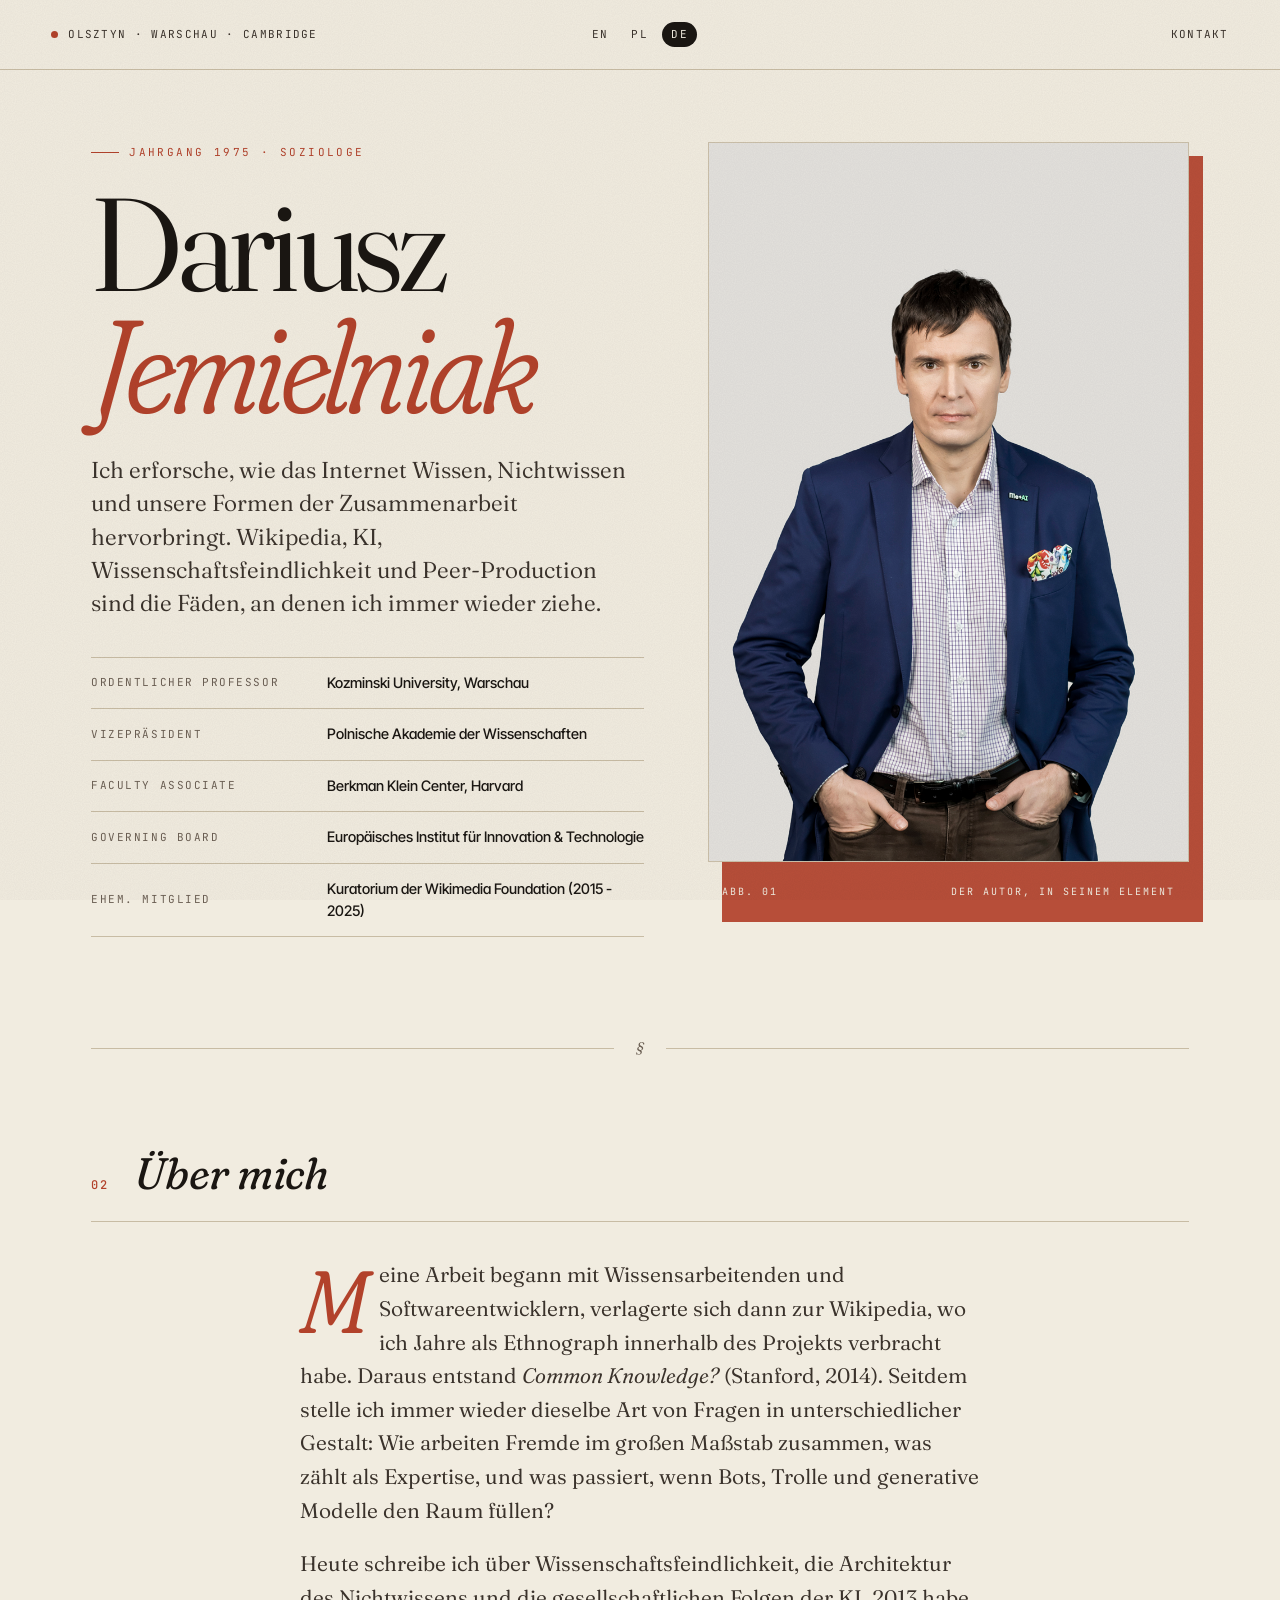
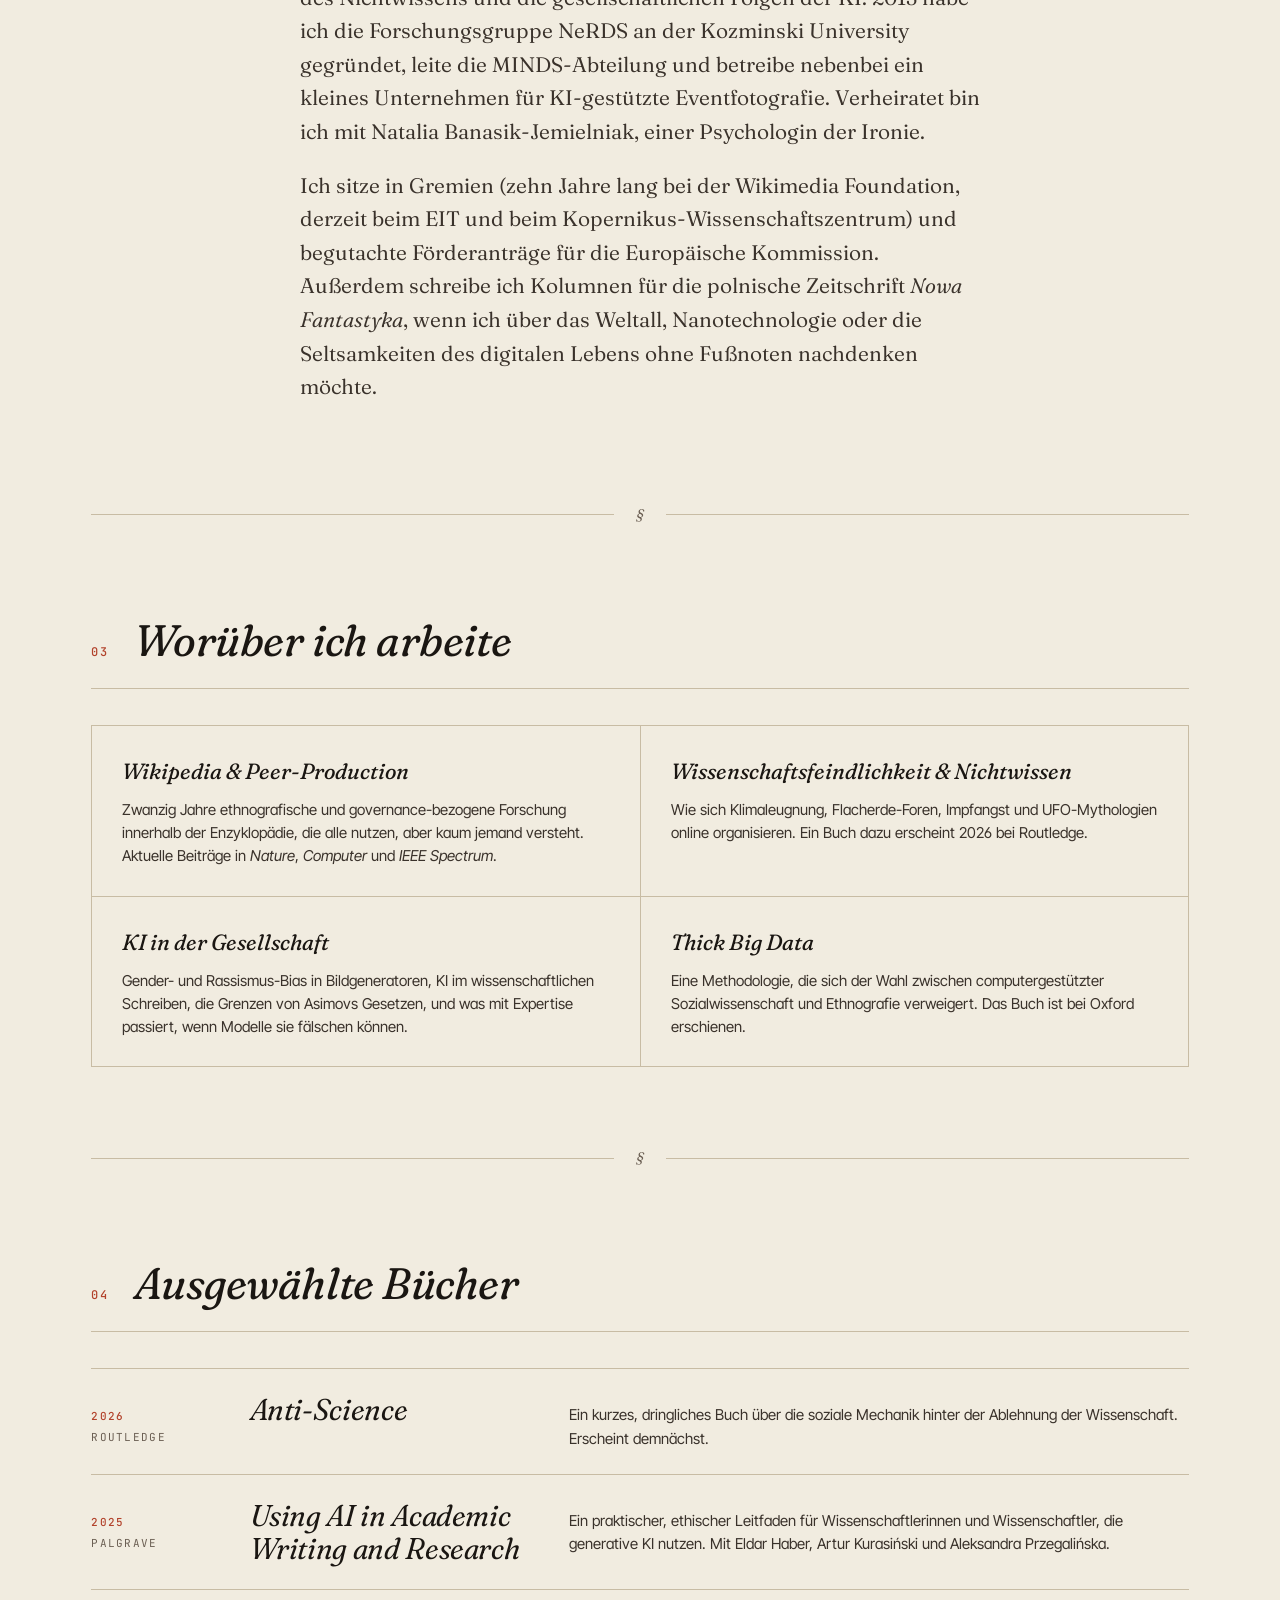
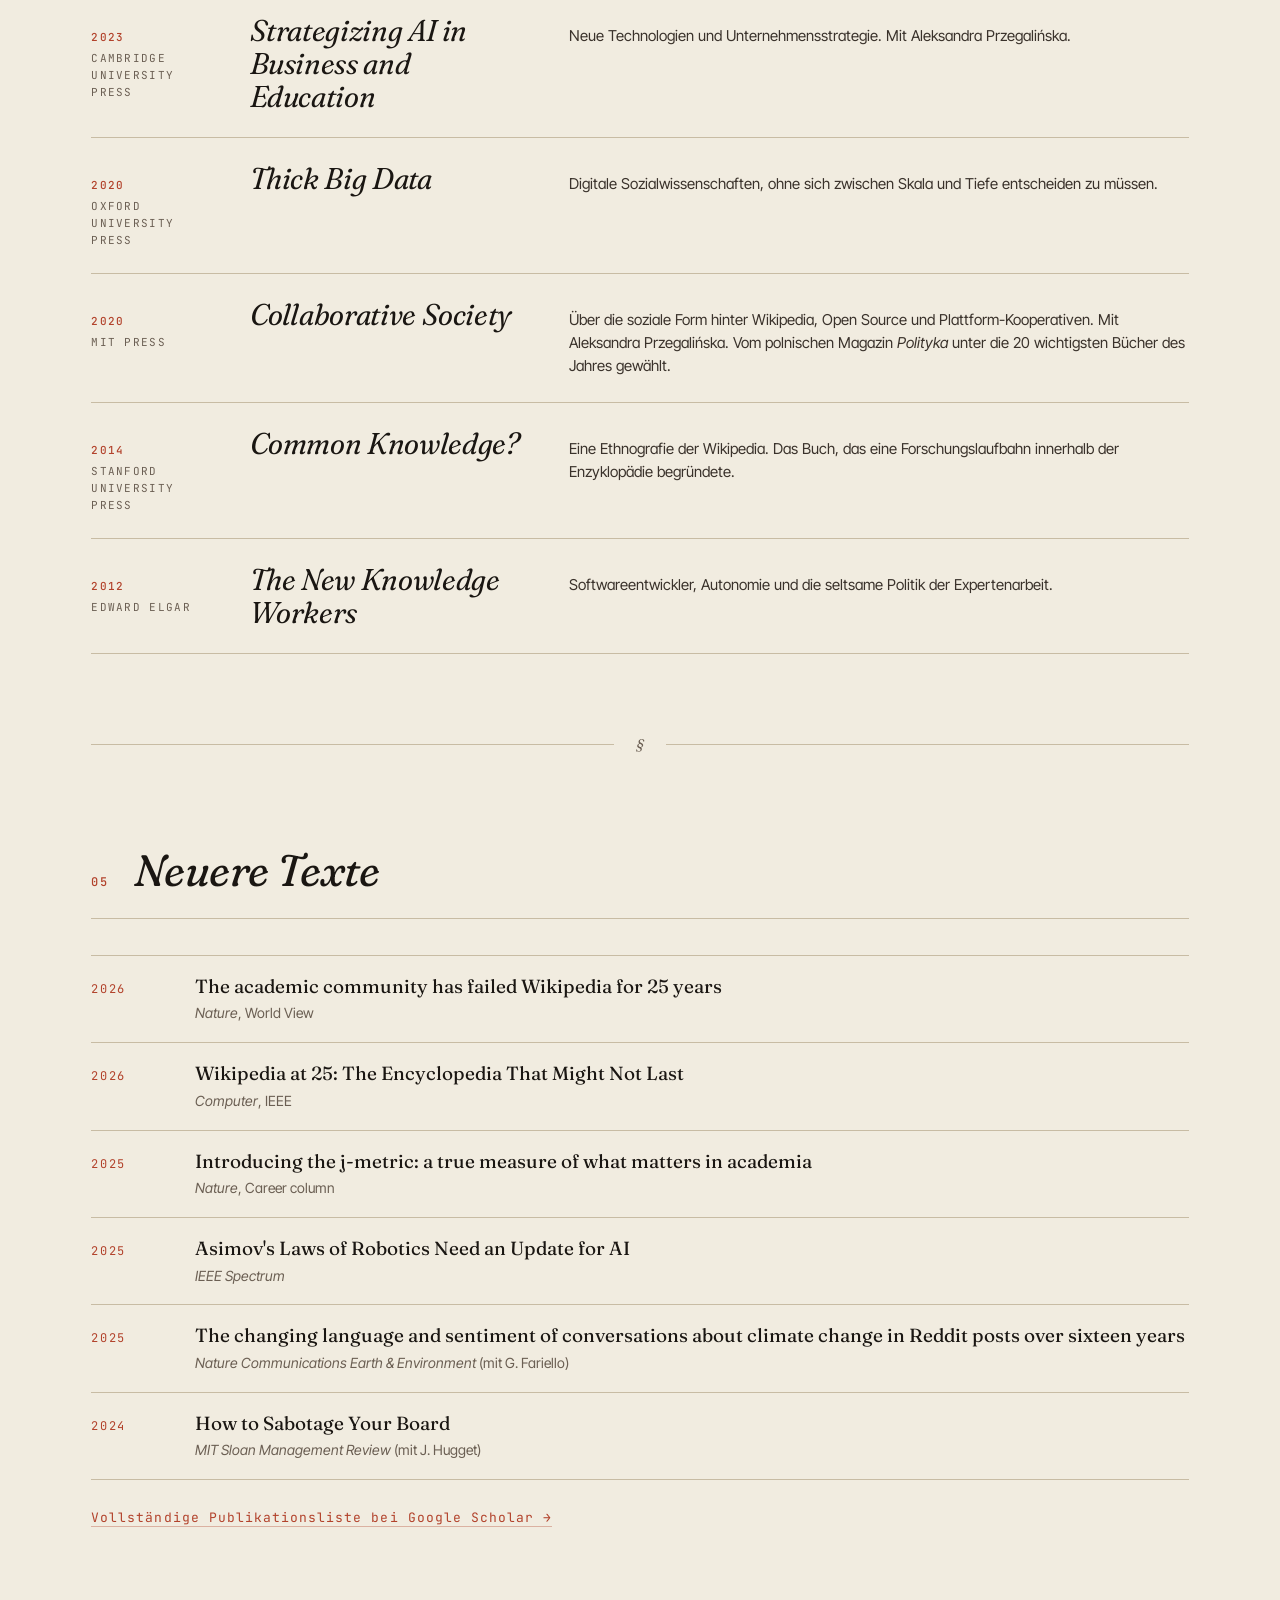
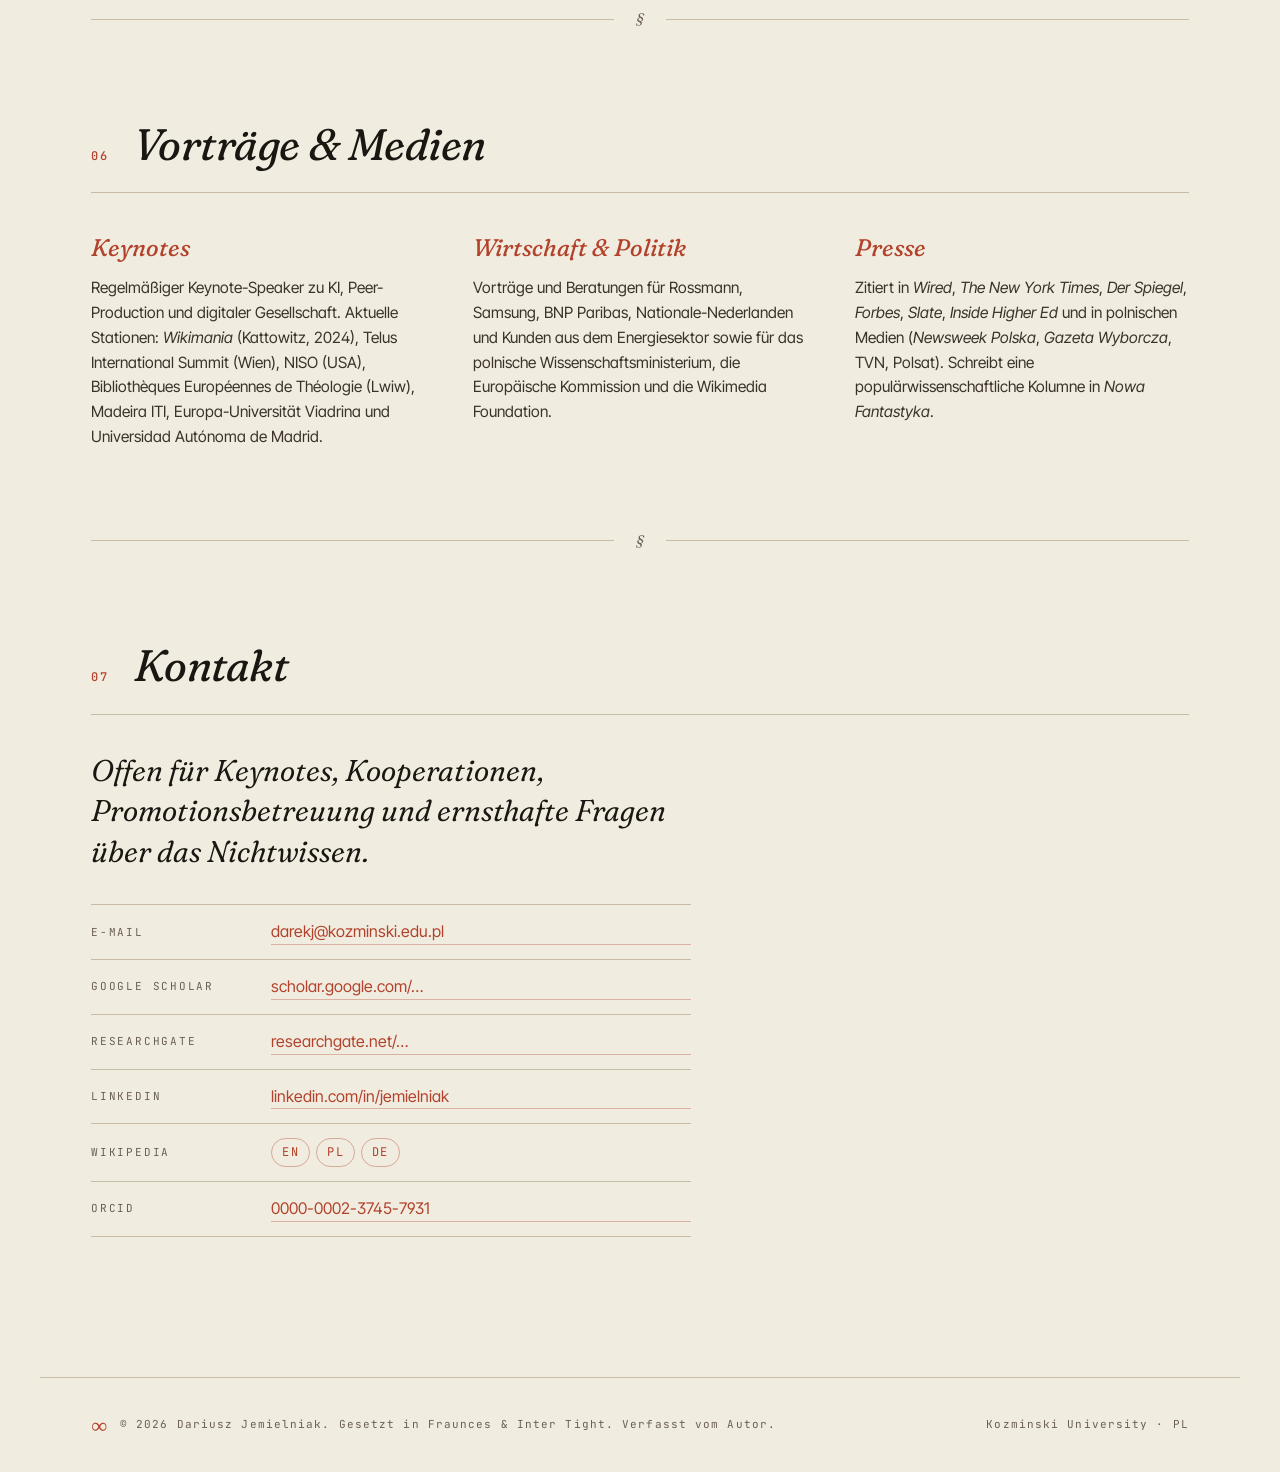
==== de/index.html @ 51b17a2a "assets" ====
<!doctype html>
<html lang="de">
<head>
  <meta charset="utf-8" />
  <meta name="viewport" content="width=device-width, initial-scale=1" />
  <title>Dariusz Jemielniak</title>
  <meta name="description" content="Dariusz Jemielniak: Soziologe digitaler Gesellschaften. Ordentlicher Professor an der Kozminski University, Vizepräsident der Polnischen Akademie der Wissenschaften, Faculty Associate am Berkman Klein Center in Harvard." />
  <meta name="author" content="Dariusz Jemielniak" />

  <meta property="og:title" content="Dariusz Jemielniak" />
  <meta property="og:description" content="Soziologe digitaler Gesellschaften. Wikipedia, KI und die Architektur des Nichtwissens." />
  <meta property="og:type" content="profile" />
  <meta property="og:image" content="../assets/portrait.jpg" />
  <meta name="twitter:card" content="summary_large_image" />

  <link rel="canonical" href="/de/" />
  <link rel="alternate" hreflang="en" href="/" />
  <link rel="alternate" hreflang="pl" href="/pl/" />
  <link rel="alternate" hreflang="de" href="/de/" />
  <link rel="alternate" hreflang="x-default" href="/" />

  <link rel="preconnect" href="https://fonts.googleapis.com" />
  <link rel="preconnect" href="https://fonts.gstatic.com" crossorigin />
  <link href="https://fonts.googleapis.com/css2?family=Fraunces:opsz,wght,SOFT,WONK@9..144,300..900,0..100,0..1&family=Inter+Tight:wght@300;400;500;600&family=JetBrains+Mono:wght@400;500&display=swap" rel="stylesheet" />

  <link rel="stylesheet" href="../styles.css" />
  <link rel="icon" type="image/svg+xml" href="data:image/svg+xml,%3Csvg xmlns='http://www.w3.org/2000/svg' viewBox='0 0 100 100'%3E%3Ctext x='50' y='68' text-anchor='middle' font-family='Georgia,serif' font-size='72' font-style='italic' fill='%23B2422B'%3Edj%3C/text%3E%3C/svg%3E" />

  <script>
    document.documentElement.classList.add("js");
  </script>
</head>
<body>

<div class="grain" aria-hidden="true"></div>

<header class="masthead">
  <div class="mast-left">
    <span class="meta-dot"></span>
    <span class="meta-text">Olsztyn &middot; Warschau &middot; Cambridge</span>
  </div>
  <div class="mast-center">
    <nav class="lang-switch" aria-label="Sprache">
      <a href="/" hreflang="en">EN</a>
      <a href="/pl/" hreflang="pl">PL</a>
      <span class="current" aria-current="page">DE</span>
    </nav>
  </div>
  <div class="mast-right">
    <a href="#contact">Kontakt</a>
  </div>
</header>

<main>

  <!-- HERO -->
  <section class="hero">
    <div class="hero-grid">
      <div class="hero-text">
        <p class="kicker">Jahrgang 1975 &middot; Soziologe</p>
        <h1 class="display">
          Dariusz<br />
          <em>Jemielniak</em>
        </h1>
        <p class="lede">
          Ich erforsche, wie das Internet Wissen, Nichtwissen und unsere Formen der Zusammenarbeit hervorbringt. Wikipedia, KI, Wissenschaftsfeindlichkeit und Peer-Production sind die Fäden, an denen ich immer wieder ziehe.
        </p>
        <ul class="roles">
          <li><span class="role-label">Ordentlicher Professor</span><span class="role-org">Kozminski University, Warschau</span></li>
          <li><span class="role-label">Vizepräsident</span><span class="role-org">Polnische Akademie der Wissenschaften</span></li>
          <li><span class="role-label">Faculty Associate</span><span class="role-org">Berkman Klein Center, Harvard</span></li>
          <li><span class="role-label">Governing Board</span><span class="role-org">Europäisches Institut für Innovation &amp; Technologie</span></li>
          <li><span class="role-label">Ehem. Mitglied</span><span class="role-org">Kuratorium der Wikimedia Foundation (2015 - 2025)</span></li>
        </ul>
      </div>

      <figure class="portrait">
        <img src="../assets/portrait.jpg" alt="Porträt von Dariusz Jemielniak" />
        <figcaption>
          <span>Abb. 01</span>
          <span>der Autor, in seinem Element</span>
        </figcaption>
      </figure>
    </div>
  </section>

  <div class="rule"><span>&sect;</span></div>

  <!-- ABOUT -->
  <section class="about" id="about">
    <div class="section-head">
      <span class="num">02</span>
      <h2>Über mich</h2>
    </div>
    <div class="about-body">
      <p>
        Meine Arbeit begann mit Wissensarbeitenden und Softwareentwicklern, verlagerte sich dann zur Wikipedia, wo ich Jahre als Ethnograph innerhalb des Projekts verbracht habe. Daraus entstand <em>Common Knowledge?</em> (Stanford, 2014). Seitdem stelle ich immer wieder dieselbe Art von Fragen in unterschiedlicher Gestalt: Wie arbeiten Fremde im großen Maßstab zusammen, was zählt als Expertise, und was passiert, wenn Bots, Trolle und generative Modelle den Raum füllen?
      </p>
      <p>
        Heute schreibe ich über Wissenschaftsfeindlichkeit, die Architektur des Nichtwissens und die gesellschaftlichen Folgen der KI. 2013 habe ich die Forschungsgruppe NeRDS an der Kozminski University gegründet, leite die MINDS-Abteilung und betreibe nebenbei ein kleines Unternehmen für KI-gestützte Eventfotografie. Verheiratet bin ich mit Natalia Banasik-Jemielniak, einer Psychologin der Ironie.
      </p>
      <p>
        Ich sitze in Gremien (zehn Jahre lang bei der Wikimedia Foundation, derzeit beim EIT und beim Kopernikus-Wissenschaftszentrum) und begutachte Förderanträge für die Europäische Kommission. Außerdem schreibe ich Kolumnen für die polnische Zeitschrift <em>Nowa Fantastyka</em>, wenn ich über das Weltall, Nanotechnologie oder die Seltsamkeiten des digitalen Lebens ohne Fußnoten nachdenken möchte.
      </p>
    </div>
  </section>

  <div class="rule"><span>&sect;</span></div>

  <!-- THEMES -->
  <section class="themes" id="research">
    <div class="section-head">
      <span class="num">03</span>
      <h2>Worüber ich arbeite</h2>
    </div>
    <div class="themes-grid">
      <article class="theme">
        <h3>Wikipedia &amp; Peer-Production</h3>
        <p>Zwanzig Jahre ethnografische und governance-bezogene Forschung innerhalb der Enzyklopädie, die alle nutzen, aber kaum jemand versteht. Aktuelle Beiträge in <em>Nature</em>, <em>Computer</em> und <em>IEEE Spectrum</em>.</p>
      </article>
      <article class="theme">
        <h3>Wissenschaftsfeindlichkeit &amp; Nichtwissen</h3>
        <p>Wie sich Klimaleugnung, Flacherde-Foren, Impfangst und UFO-Mythologien online organisieren. Ein Buch dazu erscheint 2026 bei Routledge.</p>
      </article>
      <article class="theme">
        <h3>KI in der Gesellschaft</h3>
        <p>Gender- und Rassismus-Bias in Bildgeneratoren, KI im wissenschaftlichen Schreiben, die Grenzen von Asimovs Gesetzen, und was mit Expertise passiert, wenn Modelle sie fälschen können.</p>
      </article>
      <article class="theme">
        <h3>Thick Big Data</h3>
        <p>Eine Methodologie, die sich der Wahl zwischen computergestützter Sozialwissenschaft und Ethnografie verweigert. Das Buch ist bei Oxford erschienen.</p>
      </article>
    </div>
  </section>

  <div class="rule"><span>&sect;</span></div>

  <!-- BOOKS -->
  <section class="books" id="books">
    <div class="section-head">
      <span class="num">04</span>
      <h2>Ausgewählte Bücher</h2>
    </div>
    <div class="books-list">

      <article class="book">
        <div class="book-meta">
          <span class="year">2026</span>
          <span class="pub">Routledge</span>
        </div>
        <h3 class="book-title">Anti-Science</h3>
        <p class="book-note">Ein kurzes, dringliches Buch über die soziale Mechanik hinter der Ablehnung der Wissenschaft. Erscheint demnächst.</p>
      </article>

      <article class="book">
        <div class="book-meta">
          <span class="year">2025</span>
          <span class="pub">Palgrave</span>
        </div>
        <h3 class="book-title">Using AI in Academic Writing and Research</h3>
        <p class="book-note">Ein praktischer, ethischer Leitfaden für Wissenschaftlerinnen und Wissenschaftler, die generative KI nutzen. Mit Eldar Haber, Artur Kurasiński und Aleksandra Przegalińska.</p>
      </article>

      <article class="book">
        <div class="book-meta">
          <span class="year">2023</span>
          <span class="pub">Cambridge University Press</span>
        </div>
        <h3 class="book-title">Strategizing AI in Business and Education</h3>
        <p class="book-note">Neue Technologien und Unternehmensstrategie. Mit Aleksandra Przegalińska.</p>
      </article>

      <article class="book">
        <div class="book-meta">
          <span class="year">2020</span>
          <span class="pub">Oxford University Press</span>
        </div>
        <h3 class="book-title">Thick Big Data</h3>
        <p class="book-note">Digitale Sozialwissenschaften, ohne sich zwischen Skala und Tiefe entscheiden zu müssen.</p>
      </article>

      <article class="book">
        <div class="book-meta">
          <span class="year">2020</span>
          <span class="pub">MIT Press</span>
        </div>
        <h3 class="book-title">Collaborative Society</h3>
        <p class="book-note">Über die soziale Form hinter Wikipedia, Open Source und Plattform-Kooperativen. Mit Aleksandra Przegalińska. Vom polnischen Magazin <em>Polityka</em> unter die 20 wichtigsten Bücher des Jahres gewählt.</p>
      </article>

      <article class="book">
        <div class="book-meta">
          <span class="year">2014</span>
          <span class="pub">Stanford University Press</span>
        </div>
        <h3 class="book-title">Common Knowledge?</h3>
        <p class="book-note">Eine Ethnografie der Wikipedia. Das Buch, das eine Forschungslaufbahn innerhalb der Enzyklopädie begründete.</p>
      </article>

      <article class="book">
        <div class="book-meta">
          <span class="year">2012</span>
          <span class="pub">Edward Elgar</span>
        </div>
        <h3 class="book-title">The New Knowledge Workers</h3>
        <p class="book-note">Softwareentwickler, Autonomie und die seltsame Politik der Expertenarbeit.</p>
      </article>

    </div>
  </section>

  <div class="rule"><span>&sect;</span></div>

  <!-- PAPERS -->
  <section class="papers" id="papers">
    <div class="section-head">
      <span class="num">05</span>
      <h2>Neuere Texte</h2>
    </div>
    <ul class="paper-list">
      <li>
        <span class="paper-year">2026</span>
        <div class="paper-body">
          <p class="paper-title">The academic community has failed Wikipedia for 25 years</p>
          <p class="paper-venue"><em>Nature</em>, World View</p>
        </div>
      </li>
      <li>
        <span class="paper-year">2026</span>
        <div class="paper-body">
          <p class="paper-title">Wikipedia at 25: The Encyclopedia That Might Not Last</p>
          <p class="paper-venue"><em>Computer</em>, IEEE</p>
        </div>
      </li>
      <li>
        <span class="paper-year">2025</span>
        <div class="paper-body">
          <p class="paper-title">Introducing the j-metric: a true measure of what matters in academia</p>
          <p class="paper-venue"><em>Nature</em>, Career column</p>
        </div>
      </li>
      <li>
        <span class="paper-year">2025</span>
        <div class="paper-body">
          <p class="paper-title">Asimov's Laws of Robotics Need an Update for AI</p>
          <p class="paper-venue"><em>IEEE Spectrum</em></p>
        </div>
      </li>
      <li>
        <span class="paper-year">2025</span>
        <div class="paper-body">
          <p class="paper-title">The changing language and sentiment of conversations about climate change in Reddit posts over sixteen years</p>
          <p class="paper-venue"><em>Nature Communications Earth &amp; Environment</em> (mit G. Fariello)</p>
        </div>
      </li>
      <li>
        <span class="paper-year">2024</span>
        <div class="paper-body">
          <p class="paper-title">How to Sabotage Your Board</p>
          <p class="paper-venue"><em>MIT Sloan Management Review</em> (mit J. Hugget)</p>
        </div>
      </li>
    </ul>
    <p class="papers-cta">
      <a href="https://scholar.google.com/citations?hl=pl&amp;user=rqW2VUsAAAAJ&amp;view_op=list_works" target="_blank" rel="noopener">Vollständige Publikationsliste bei Google Scholar &rarr;</a>
    </p>
  </section>

  <div class="rule"><span>&sect;</span></div>

  <!-- TALKS -->
  <section class="talks" id="talks">
    <div class="section-head">
      <span class="num">06</span>
      <h2>Vorträge &amp; Medien</h2>
    </div>
    <div class="talks-grid">
      <div>
        <h3>Keynotes</h3>
        <p>Regelmäßiger Keynote-Speaker zu KI, Peer-Production und digitaler Gesellschaft. Aktuelle Stationen: <em>Wikimania</em> (Kattowitz, 2024), Telus International Summit (Wien), NISO (USA), Bibliothèques Européennes de Théologie (Lwiw), Madeira ITI, Europa-Universität Viadrina und Universidad Autónoma de Madrid.</p>
      </div>
      <div>
        <h3>Wirtschaft &amp; Politik</h3>
        <p>Vorträge und Beratungen für Rossmann, Samsung, BNP Paribas, Nationale-Nederlanden und Kunden aus dem Energiesektor sowie für das polnische Wissenschaftsministerium, die Europäische Kommission und die Wikimedia Foundation.</p>
      </div>
      <div>
        <h3>Presse</h3>
        <p>Zitiert in <em>Wired</em>, <em>The New York Times</em>, <em>Der Spiegel</em>, <em>Forbes</em>, <em>Slate</em>, <em>Inside Higher Ed</em> und in polnischen Medien (<em>Newsweek Polska</em>, <em>Gazeta Wyborcza</em>, TVN, Polsat). Schreibt eine populärwissenschaftliche Kolumne in <em>Nowa Fantastyka</em>.</p>
      </div>
    </div>
  </section>

  <div class="rule"><span>&sect;</span></div>

  <!-- CONTACT -->
  <section class="contact" id="contact">
    <div class="section-head">
      <span class="num">07</span>
      <h2>Kontakt</h2>
    </div>
    <div class="contact-body">
      <p class="contact-lede">
        Offen für Keynotes, Kooperationen, Promotionsbetreuung und ernsthafte Fragen über das Nichtwissen.
      </p>
      <ul class="links">
        <li>
          <span class="link-label">E-Mail</span>
          <a href="mailto:darekj@kozminski.edu.pl">darekj@kozminski.edu.pl</a>
        </li>
        <li>
          <span class="link-label">Google Scholar</span>
          <a href="https://scholar.google.com/citations?hl=pl&amp;user=rqW2VUsAAAAJ&amp;view_op=list_works" target="_blank" rel="noopener">scholar.google.com/&hellip;</a>
        </li>
        <li>
          <span class="link-label">ResearchGate</span>
          <a href="https://www.researchgate.net/profile/Dariusz-Jemielniak" target="_blank" rel="noopener">researchgate.net/&hellip;</a>
        </li>
        <li>
          <span class="link-label">LinkedIn</span>
          <a href="https://www.linkedin.com/in/jemielniak/" target="_blank" rel="noopener">linkedin.com/in/jemielniak</a>
        </li>
        <li>
          <span class="link-label">Wikipedia</span>
          <span class="wiki-langs">
            <a href="https://en.wikipedia.org/wiki/Dariusz_Jemielniak" target="_blank" rel="noopener" hreflang="en">EN</a>
            <a href="https://pl.wikipedia.org/wiki/Dariusz_Jemielniak" target="_blank" rel="noopener" hreflang="pl">PL</a>
            <a href="https://de.wikipedia.org/wiki/Dariusz_Jemielniak" target="_blank" rel="noopener" hreflang="de">DE</a>
          </span>
        </li>
        <li>
          <span class="link-label">ORCID</span>
          <a href="https://orcid.org/0000-0002-3745-7931" target="_blank" rel="noopener">0000-0002-3745-7931</a>
        </li>
      </ul>
    </div>
  </section>

</main>

<footer class="colophon">
  <div>
    <span class="foot-mark">&infin;</span>
    <p>&copy; <span id="year">2026</span> Dariusz Jemielniak. Gesetzt in Fraunces &amp; Inter Tight. Verfasst vom Autor.</p>
  </div>
  <div class="foot-meta">
    <span>Kozminski University &middot; PL</span>
  </div>
</footer>

<script src="../script.js"></script>
</body>
</html>
---- styles.css ----
/* =========================================================
   Dariusz Jemielniak - scholarly landing page
   Editorial / journal-inspired. Cream paper, ink, cinnabar.
   ========================================================= */

:root {
  --paper: #f1ece0;
  --paper-deep: #e8e1d0;
  --ink: #1a1612;
  --ink-soft: #3a322b;
  --ink-mute: #6b5f53;
  --rule: #c8bca4;
  --accent: #b2422b;       /* oxidized red / cinnabar */
  --accent-deep: #8a2f1d;

  --serif: "Fraunces", "Iowan Old Style", "Hoefler Text", Georgia, serif;
  --sans:  "Inter Tight", -apple-system, BlinkMacSystemFont, "Helvetica Neue", sans-serif;
  --mono:  "JetBrains Mono", ui-monospace, "SF Mono", Menlo, monospace;

  --maxw: 1200px;
  --gutter: clamp(20px, 4vw, 60px);
}

* { box-sizing: border-box; }

html { scroll-behavior: smooth; }

body {
  margin: 0;
  background: var(--paper);
  color: var(--ink);
  font-family: var(--sans);
  font-size: 17px;
  line-height: 1.55;
  font-feature-settings: "ss01", "cv11";
  -webkit-font-smoothing: antialiased;
  text-rendering: optimizeLegibility;
  overflow-x: hidden;
}

/* subtle paper grain */
.grain {
  position: fixed;
  inset: 0;
  pointer-events: none;
  opacity: 0.35;
  z-index: 100;
  background-image: url("data:image/svg+xml;utf8,<svg xmlns='http://www.w3.org/2000/svg' width='180' height='180' viewBox='0 0 180 180'><filter id='n'><feTurbulence type='fractalNoise' baseFrequency='0.9' numOctaves='2' stitchTiles='stitch'/><feColorMatrix values='0 0 0 0 0.10 0 0 0 0 0.08 0 0 0 0 0.06 0 0 0 0.18 0'/></filter><rect width='100%' height='100%' filter='url(%23n)'/></svg>");
  mix-blend-mode: multiply;
}

a {
  color: var(--accent);
  text-decoration: none;
  border-bottom: 1px solid color-mix(in srgb, var(--accent) 35%, transparent);
  transition: color 0.2s, border-color 0.2s;
}
a:hover {
  color: var(--accent-deep);
  border-bottom-color: var(--accent-deep);
}

em { font-style: italic; }

/* =========================================================
   MASTHEAD
   ========================================================= */
.masthead {
  display: grid;
  grid-template-columns: 1fr auto 1fr;
  align-items: center;
  padding: 22px var(--gutter);
  font-family: var(--mono);
  font-size: 11px;
  letter-spacing: 0.12em;
  text-transform: uppercase;
  color: var(--ink-soft);
  border-bottom: 1px solid var(--rule);
  position: sticky;
  top: 0;
  background: color-mix(in srgb, var(--paper) 92%, transparent);
  backdrop-filter: blur(8px);
  z-index: 50;
}
.mast-left { display: flex; align-items: center; gap: 10px; }
.mast-center { text-align: center; }
.mast-right { text-align: right; }
.mast-right a { color: var(--ink-soft); border-bottom: none; }
.mast-right a:hover { color: var(--accent); }

/* Language switcher in the masthead */
.lang-switch {
  display: inline-flex;
  align-items: center;
  gap: 4px;
  font-family: var(--mono);
}
.lang-switch a, .lang-switch span {
  display: inline-block;
  padding: 4px 9px;
  border-radius: 999px;
  border-bottom: none;
  letter-spacing: 0.16em;
  font-size: 11px;
  color: var(--ink-soft);
  transition: background 0.2s, color 0.2s;
}
.lang-switch a:hover {
  color: var(--accent);
  background: color-mix(in srgb, var(--accent) 8%, transparent);
}
.lang-switch .current {
  background: var(--ink);
  color: var(--paper);
}

.meta-dot {
  width: 7px; height: 7px; border-radius: 50%;
  background: var(--accent);
  display: inline-block;
  animation: pulse 2.4s ease-in-out infinite;
}
@keyframes pulse {
  0%, 100% { opacity: 1; transform: scale(1); }
  50% { opacity: 0.45; transform: scale(0.85); }
}

/* On small screens, masthead becomes more compact */
@media (max-width: 640px) {
  .masthead {
    grid-template-columns: 1fr 1fr;
    gap: 10px;
    padding: 18px var(--gutter);
  }
  .mast-center { grid-column: 1 / -1; order: 3; text-align: center; }
  .mast-left { font-size: 10px; }
}

/* =========================================================
   GENERIC SECTION SCAFFOLDING
   ========================================================= */
main { max-width: var(--maxw); margin: 0 auto; padding: 0 var(--gutter); }

section { padding: 80px 0; }
@media (max-width: 720px) { section { padding: 56px 0; } }

.section-head {
  display: flex;
  align-items: baseline;
  gap: 24px;
  margin-bottom: 36px;
  border-bottom: 1px solid var(--rule);
  padding-bottom: 14px;
}
.section-head .num {
  font-family: var(--mono);
  font-size: 12px;
  letter-spacing: 0.18em;
  color: var(--accent);
  font-weight: 500;
}
.section-head h2 {
  font-family: var(--serif);
  font-weight: 400;
  font-style: italic;
  font-size: clamp(28px, 4vw, 44px);
  margin: 0;
  letter-spacing: -0.01em;
  font-variation-settings: "SOFT" 60, "WONK" 1;
}

.rule {
  display: flex; align-items: center; justify-content: center;
  gap: 16px;
  color: var(--rule);
  font-family: var(--serif);
  font-style: italic;
  position: relative;
}
.rule::before, .rule::after {
  content: "";
  flex: 1;
  height: 1px;
  background: var(--rule);
}
.rule span {
  font-size: 14px;
  color: var(--ink-mute);
  padding: 0 6px;
}

/* =========================================================
   HERO
   ========================================================= */
.hero { padding-top: 64px; padding-bottom: 100px; }

.hero-grid {
  display: grid;
  grid-template-columns: 1.15fr 1fr;
  gap: clamp(28px, 5vw, 72px);
  align-items: start;
}
@media (max-width: 820px) {
  .hero-grid { grid-template-columns: 1fr; }
}

.kicker {
  font-family: var(--mono);
  font-size: 11px;
  letter-spacing: 0.22em;
  text-transform: uppercase;
  color: var(--accent);
  margin: 0 0 22px;
  display: inline-flex;
  align-items: center;
  gap: 10px;
}
.kicker::before {
  content: "";
  width: 28px; height: 1px;
  background: var(--accent);
  display: inline-block;
}

h1.display {
  font-family: var(--serif);
  font-weight: 360;
  font-size: clamp(56px, 11vw, 132px);
  line-height: 0.92;
  letter-spacing: -0.035em;
  margin: 0 0 28px;
  color: var(--ink);
  font-variation-settings: "opsz" 144, "SOFT" 20, "WONK" 0;
}
h1.display em {
  font-style: italic;
  font-weight: 320;
  color: var(--accent);
  font-variation-settings: "opsz" 144, "SOFT" 100, "WONK" 1;
}

.lede {
  font-family: var(--serif);
  font-weight: 350;
  font-size: clamp(19px, 2vw, 23px);
  line-height: 1.45;
  color: var(--ink-soft);
  max-width: 52ch;
  margin: 0 0 36px;
  font-variation-settings: "opsz" 36;
}

.roles {
  list-style: none;
  margin: 0;
  padding: 0;
  border-top: 1px solid var(--rule);
}
.roles li {
  display: grid;
  grid-template-columns: 1fr 1.5fr;
  gap: 24px;
  padding: 14px 0;
  border-bottom: 1px solid var(--rule);
  font-size: 14.5px;
}
.role-label {
  font-family: var(--mono);
  font-size: 11px;
  letter-spacing: 0.14em;
  text-transform: uppercase;
  color: var(--ink-mute);
  align-self: center;
}
.role-org {
  color: var(--ink);
  font-weight: 500;
}

.portrait {
  margin: 0;
  position: relative;
  transform: translateY(8px);
}
.portrait img {
  width: 100%;
  display: block;
  filter: grayscale(0.18) contrast(1.02) sepia(0.06);
  border: 1px solid var(--rule);
}
.portrait::before {
  content: "";
  position: absolute;
  inset: 14px -14px -14px 14px;
  background: var(--accent);
  z-index: -1;
  opacity: 0.92;
}
.portrait figcaption {
  display: flex;
  justify-content: space-between;
  font-family: var(--mono);
  font-size: 10px;
  letter-spacing: 0.2em;
  text-transform: uppercase;
  color: var(--paper);
  padding: 14px 14px 8px;
  margin-top: 8px;
  position: relative;
  z-index: 1;
}

/* =========================================================
   ABOUT
   ========================================================= */
.about-body {
  max-width: 68ch;
  margin: 0 auto;
}
.about-body p {
  font-family: var(--serif);
  font-size: clamp(18px, 1.7vw, 21px);
  font-weight: 360;
  line-height: 1.6;
  color: var(--ink-soft);
  margin: 0 0 20px;
  font-variation-settings: "opsz" 18;
}
.about-body p:first-child::first-letter {
  font-family: var(--serif);
  font-size: 4.2em;
  font-style: italic;
  float: left;
  line-height: 0.85;
  padding: 6px 12px 0 0;
  color: var(--accent);
  font-weight: 360;
  font-variation-settings: "opsz" 144, "SOFT" 100, "WONK" 1;
}

/* =========================================================
   THEMES
   ========================================================= */
.themes-grid {
  display: grid;
  grid-template-columns: repeat(2, 1fr);
  gap: 0;
  border-top: 1px solid var(--rule);
  border-left: 1px solid var(--rule);
}
@media (max-width: 720px) {
  .themes-grid { grid-template-columns: 1fr; }
}
.theme {
  padding: 28px 30px;
  border-right: 1px solid var(--rule);
  border-bottom: 1px solid var(--rule);
  transition: background 0.3s;
}
.theme:hover { background: var(--paper-deep); }
.theme h3 {
  font-family: var(--serif);
  font-weight: 420;
  font-size: 22px;
  font-style: italic;
  margin: 0 0 10px;
  color: var(--ink);
  font-variation-settings: "opsz" 36, "SOFT" 50;
}
.theme p {
  margin: 0;
  font-size: 15px;
  color: var(--ink-soft);
  line-height: 1.55;
}

/* =========================================================
   BOOKS
   ========================================================= */
.books-list {
  display: grid;
  grid-template-columns: 1fr;
  gap: 0;
  border-top: 1px solid var(--rule);
}
.book {
  display: grid;
  grid-template-columns: 120px 1fr 2.2fr;
  gap: clamp(16px, 3vw, 40px);
  padding: 24px 0;
  border-bottom: 1px solid var(--rule);
  align-items: baseline;
  transition: padding 0.3s;
  position: relative;
}
.book:hover { padding-left: 12px; }
.book::before {
  content: "";
  position: absolute;
  left: 0; top: 0; bottom: 0;
  width: 0;
  background: var(--accent);
  transition: width 0.25s;
}
.book:hover::before { width: 3px; }

@media (max-width: 720px) {
  .book { grid-template-columns: 1fr; gap: 6px; padding: 20px 0; }
}

.book-meta {
  display: flex;
  flex-direction: column;
  gap: 4px;
  font-family: var(--mono);
  font-size: 11px;
  letter-spacing: 0.12em;
  text-transform: uppercase;
}
.book-meta .year { color: var(--accent); font-weight: 500; }
.book-meta .pub { color: var(--ink-mute); }

.book-title {
  font-family: var(--serif);
  font-style: italic;
  font-weight: 380;
  font-size: clamp(22px, 2.6vw, 30px);
  margin: 0;
  line-height: 1.1;
  letter-spacing: -0.012em;
  color: var(--ink);
  font-variation-settings: "opsz" 60, "SOFT" 40, "WONK" 1;
}

.book-note {
  margin: 0;
  font-size: 15px;
  color: var(--ink-soft);
  line-height: 1.55;
}

/* =========================================================
   PAPERS
   ========================================================= */
.paper-list {
  list-style: none;
  margin: 0 0 28px;
  padding: 0;
  border-top: 1px solid var(--rule);
}
.paper-list li {
  display: grid;
  grid-template-columns: 80px 1fr;
  gap: 24px;
  padding: 18px 0;
  border-bottom: 1px solid var(--rule);
  align-items: baseline;
}
.paper-year {
  font-family: var(--mono);
  font-size: 12px;
  letter-spacing: 0.14em;
  color: var(--accent);
}
.paper-title {
  font-family: var(--serif);
  font-size: 19px;
  font-weight: 420;
  margin: 0 0 4px;
  color: var(--ink);
  line-height: 1.3;
}
.paper-venue {
  margin: 0;
  font-size: 14px;
  color: var(--ink-mute);
}
.papers-cta {
  font-family: var(--mono);
  font-size: 13px;
  letter-spacing: 0.08em;
  margin: 16px 0 0;
}

/* =========================================================
   TALKS
   ========================================================= */
.talks-grid {
  display: grid;
  grid-template-columns: repeat(3, 1fr);
  gap: clamp(20px, 4vw, 48px);
}
@media (max-width: 820px) { .talks-grid { grid-template-columns: 1fr; } }

.talks-grid h3 {
  font-family: var(--serif);
  font-style: italic;
  font-weight: 420;
  font-size: 24px;
  margin: 0 0 10px;
  color: var(--accent);
  font-variation-settings: "opsz" 36, "SOFT" 80;
}
.talks-grid p {
  margin: 0;
  font-size: 15.5px;
  color: var(--ink-soft);
  line-height: 1.6;
}

/* =========================================================
   CONTACT
   ========================================================= */
.contact-body { max-width: 60ch; }
.contact-lede {
  font-family: var(--serif);
  font-style: italic;
  font-size: clamp(22px, 3vw, 30px);
  font-weight: 360;
  line-height: 1.35;
  color: var(--ink);
  margin: 0 0 32px;
  font-variation-settings: "opsz" 48, "SOFT" 60, "WONK" 1;
}
.links {
  list-style: none;
  margin: 0;
  padding: 0;
  border-top: 1px solid var(--rule);
}
.links li {
  display: grid;
  grid-template-columns: 160px 1fr;
  gap: 20px;
  padding: 14px 0;
  border-bottom: 1px solid var(--rule);
  align-items: center;
}
@media (max-width: 540px) {
  .links li { grid-template-columns: 1fr; gap: 4px; }
}
.link-label {
  font-family: var(--mono);
  font-size: 11px;
  letter-spacing: 0.16em;
  text-transform: uppercase;
  color: var(--ink-mute);
}
.links a {
  font-size: 16px;
  word-break: break-word;
}

/* Wikipedia row: three language sub-links inline */
.wiki-langs {
  display: inline-flex;
  align-items: center;
  gap: 6px;
  flex-wrap: wrap;
}
.wiki-langs a {
  font-family: var(--mono);
  font-size: 12px;
  letter-spacing: 0.12em;
  padding: 4px 10px;
  border: 1px solid color-mix(in srgb, var(--accent) 40%, transparent);
  border-bottom: 1px solid color-mix(in srgb, var(--accent) 40%, transparent);
  border-radius: 999px;
  transition: background 0.2s, color 0.2s, border-color 0.2s;
}
.wiki-langs a:hover {
  background: var(--accent);
  color: var(--paper);
  border-color: var(--accent);
}

/* =========================================================
   COLOPHON
   ========================================================= */
.colophon {
  max-width: var(--maxw);
  margin: 60px auto 0;
  padding: 30px var(--gutter);
  display: flex;
  justify-content: space-between;
  align-items: center;
  flex-wrap: wrap;
  gap: 20px;
  border-top: 1px solid var(--rule);
  font-family: var(--mono);
  font-size: 11px;
  letter-spacing: 0.1em;
  color: var(--ink-mute);
}
.colophon div { display: flex; align-items: center; gap: 12px; }
.foot-mark {
  font-family: var(--serif);
  font-style: italic;
  font-size: 22px;
  color: var(--accent);
}
.colophon p { margin: 0; }

/* =========================================================
   SCROLL REVEAL (only applied when JS is present)
   ========================================================= */
.js .reveal {
  opacity: 0;
  transform: translateY(14px);
  transition: opacity 0.7s ease, transform 0.7s ease;
}
.js .reveal.in {
  opacity: 1;
  transform: none;
}

/* =========================================================
   SELECTION
   ========================================================= */
::selection {
  background: var(--accent);
  color: var(--paper);
}
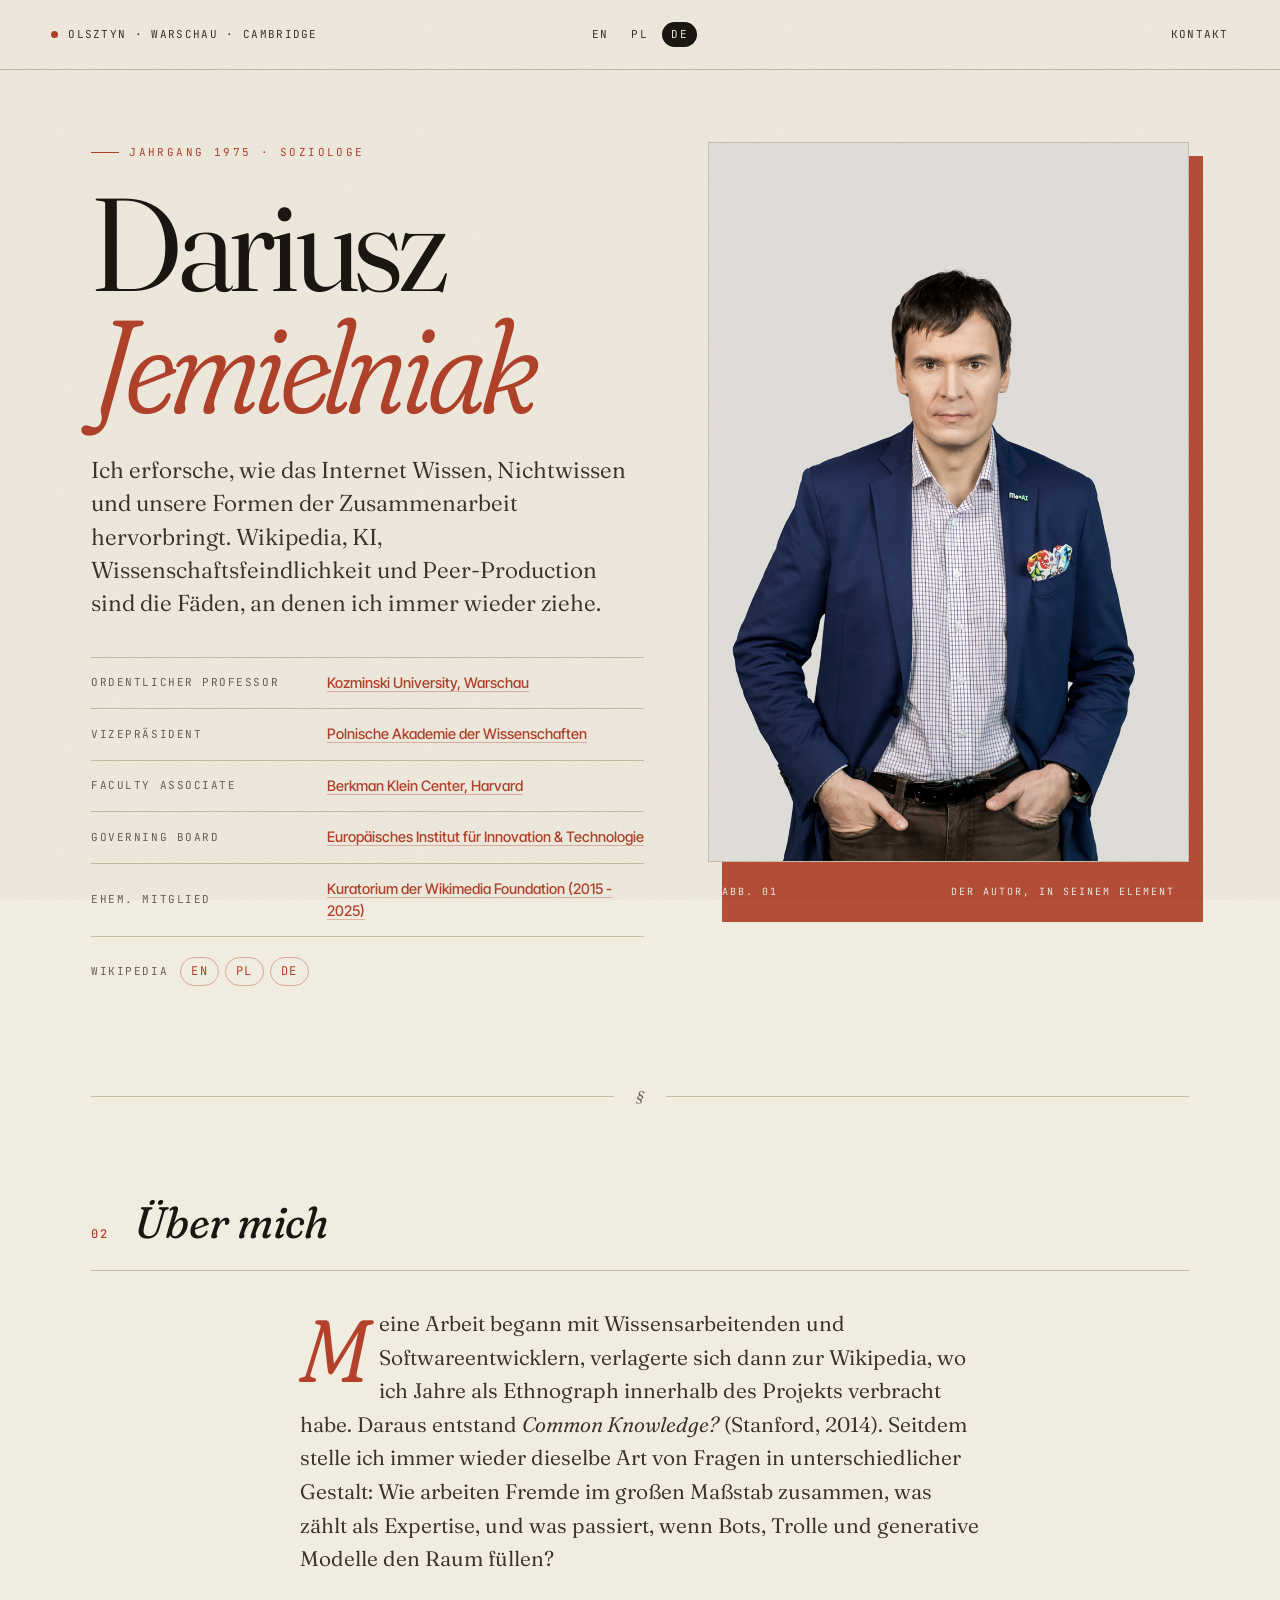
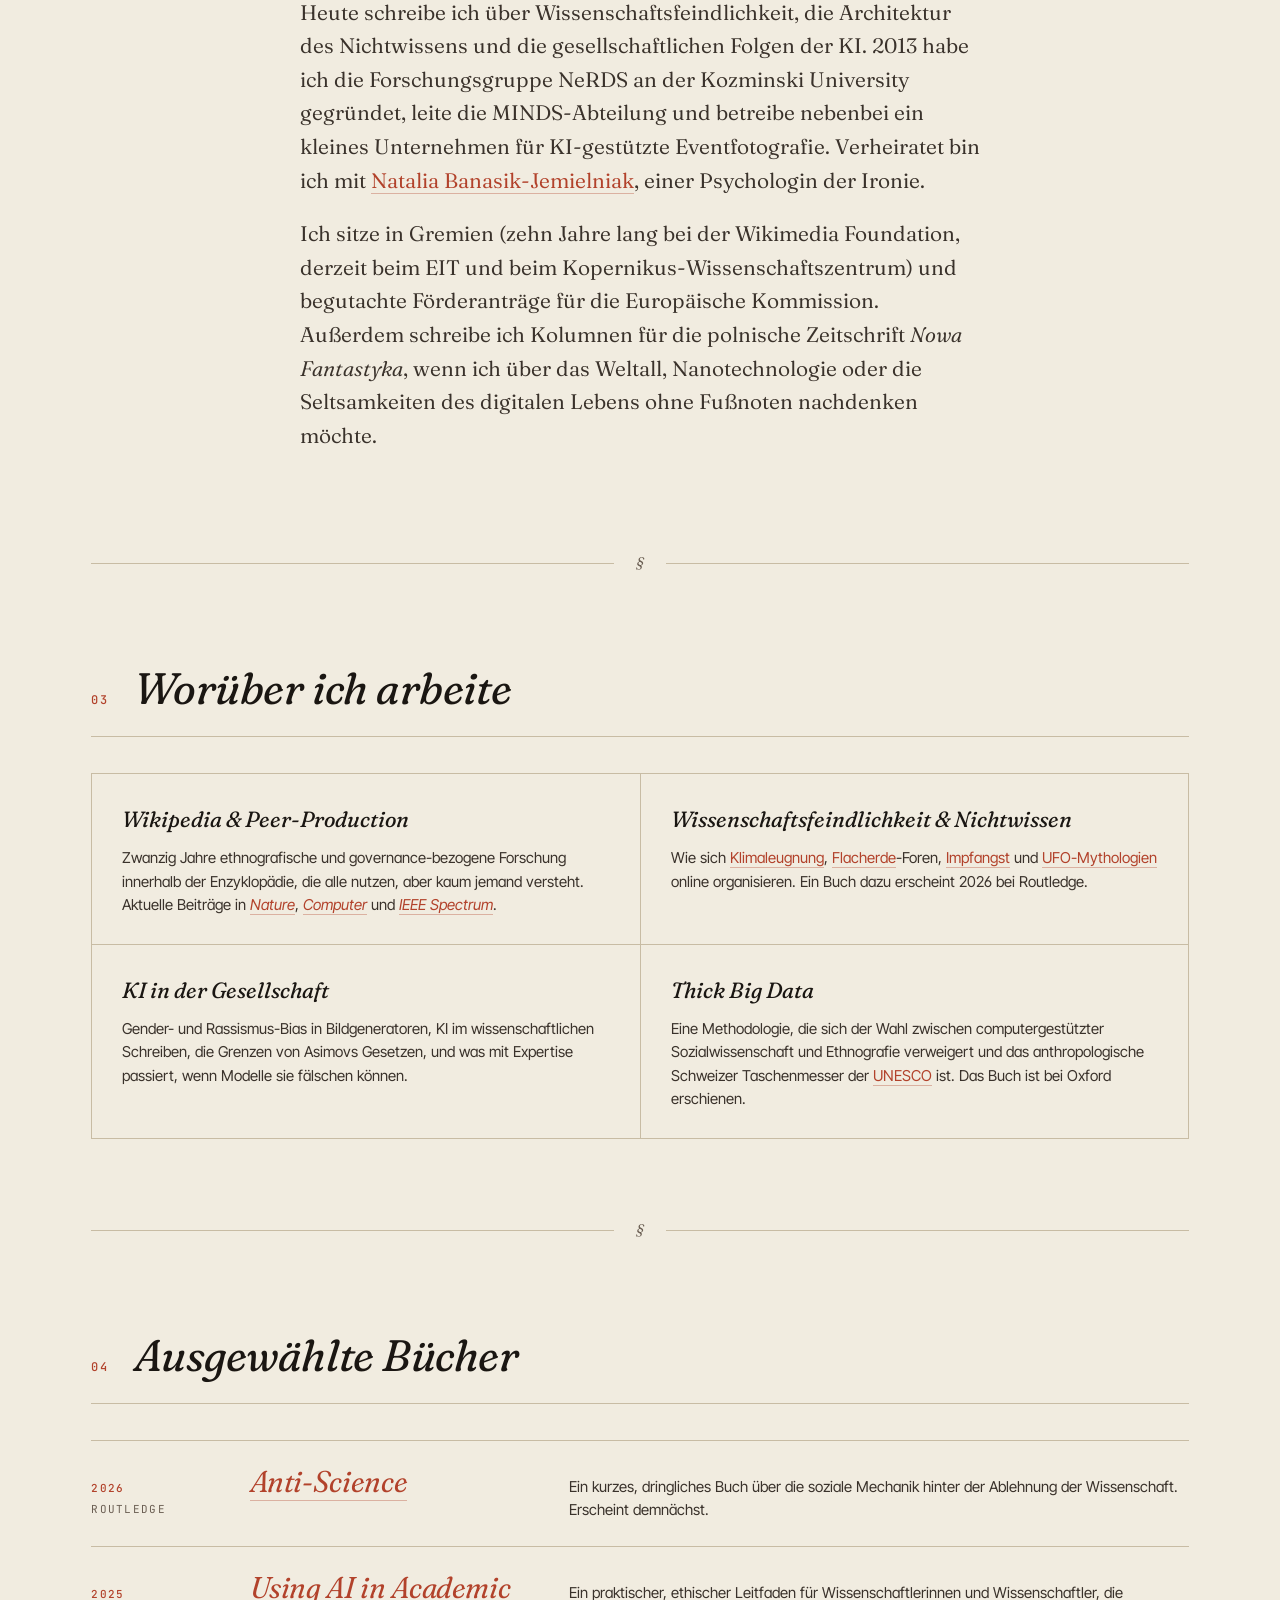
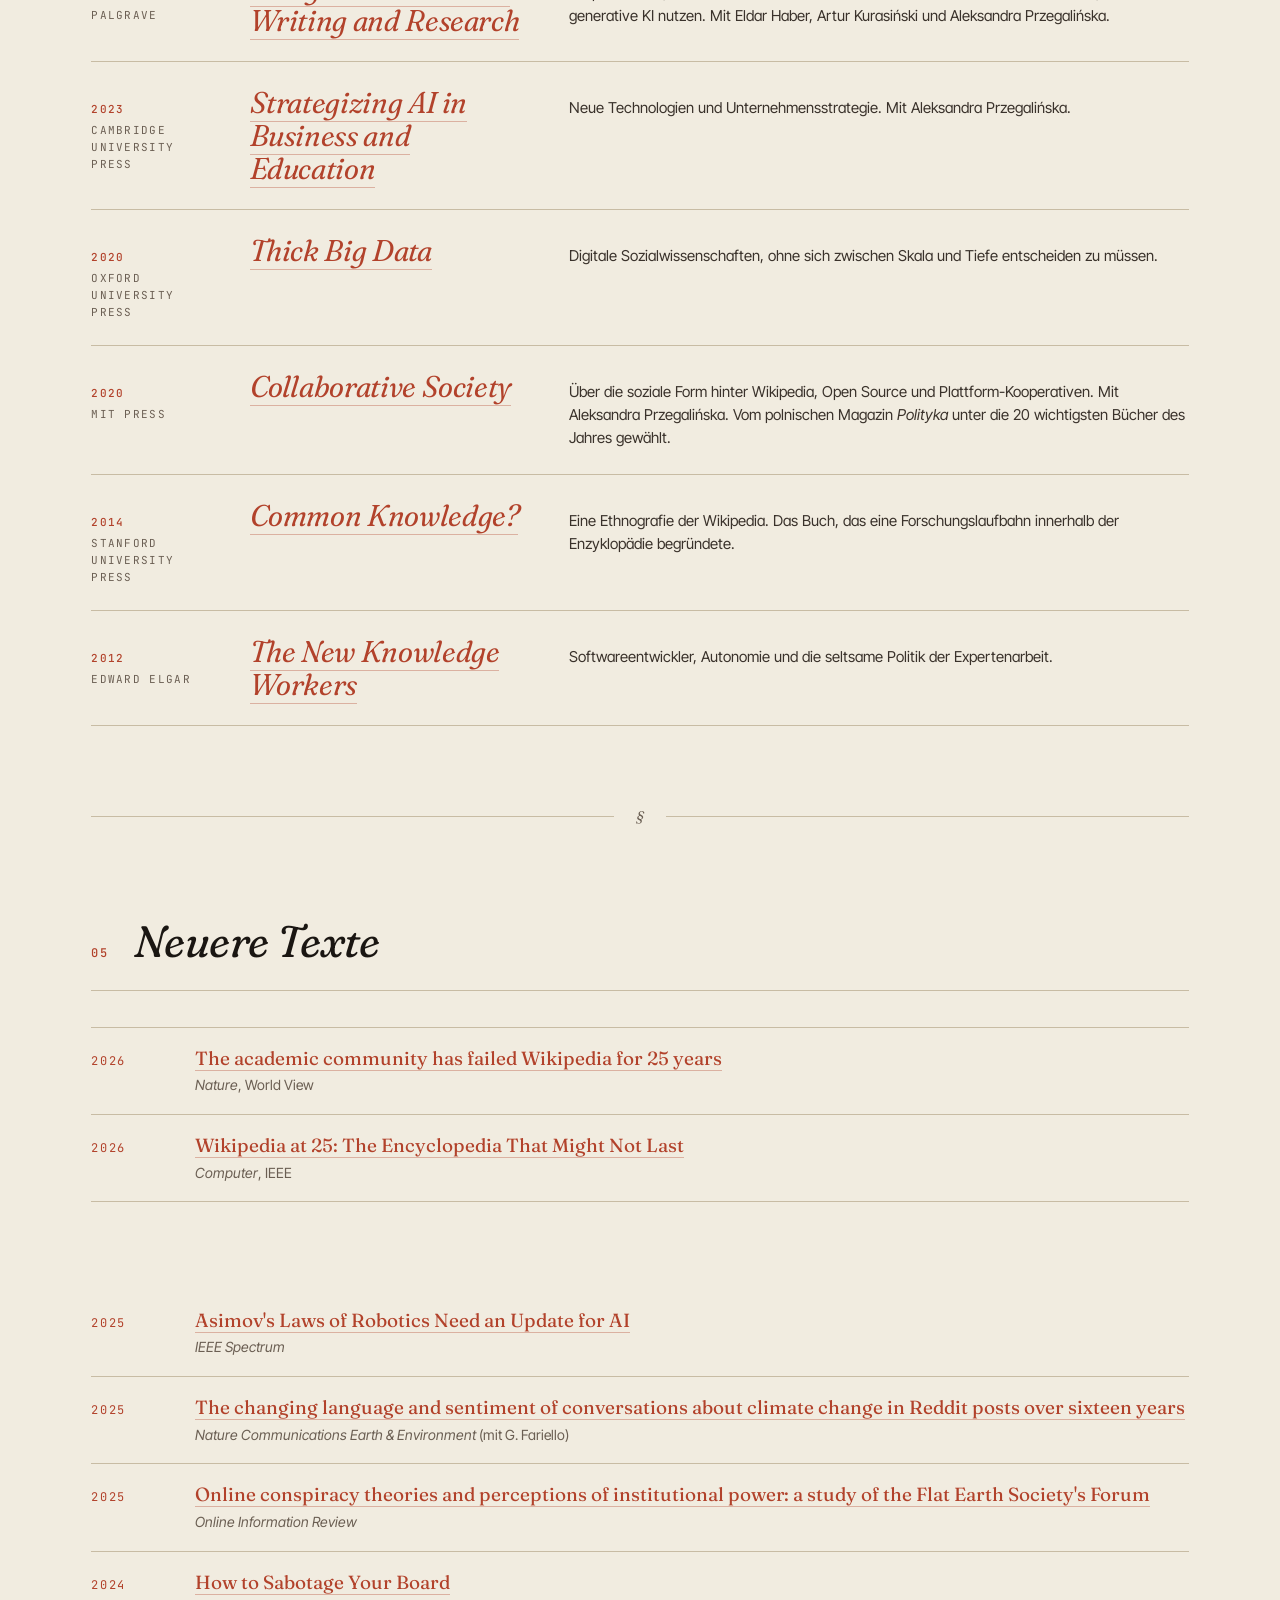
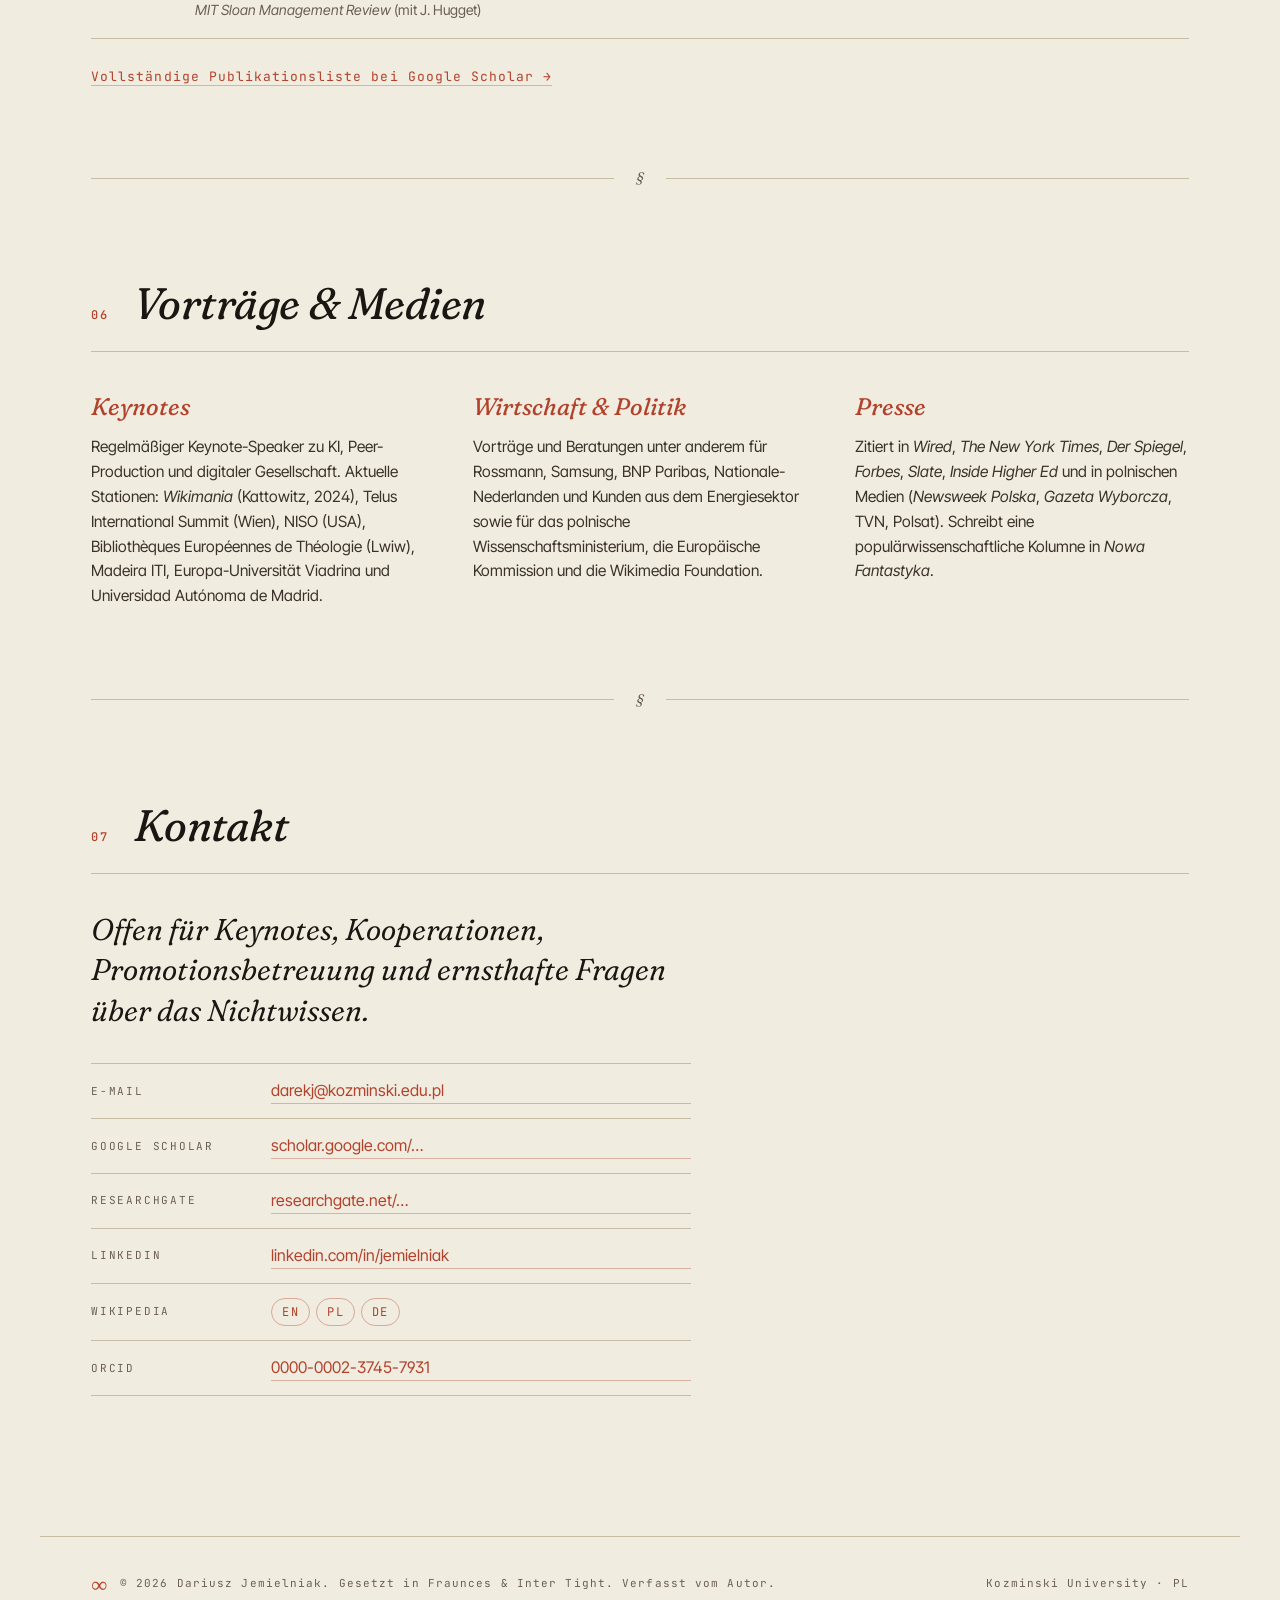
==== commit d51c9563: "update" ====
--- a/de/index.html
+++ b/de/index.html
@@ -66,12 +66,13 @@
           Ich erforsche, wie das Internet Wissen, Nichtwissen und unsere Formen der Zusammenarbeit hervorbringt. Wikipedia, KI, Wissenschaftsfeindlichkeit und Peer-Production sind die Fäden, an denen ich immer wieder ziehe.
         </p>
         <ul class="roles">
-          <li><span class="role-label">Ordentlicher Professor</span><span class="role-org">Kozminski University, Warschau</span></li>
-          <li><span class="role-label">Vizepräsident</span><span class="role-org">Polnische Akademie der Wissenschaften</span></li>
-          <li><span class="role-label">Faculty Associate</span><span class="role-org">Berkman Klein Center, Harvard</span></li>
-          <li><span class="role-label">Governing Board</span><span class="role-org">Europäisches Institut für Innovation &amp; Technologie</span></li>
-          <li><span class="role-label">Ehem. Mitglied</span><span class="role-org">Kuratorium der Wikimedia Foundation (2015 - 2025)</span></li>
+          <li><span class="role-label">Ordentlicher Professor</span><span class="role-org"><a href="https://www.kozminski.edu.pl/en/community/card/prof-dariusz-jemielniak" target="_blank" rel="noopener">Kozminski University, Warschau</a></span></li>
+          <li><span class="role-label">Vizepräsident</span><span class="role-org"><a href="https://pan.pl/en/members/dariusz-jemielniak/" target="_blank" rel="noopener">Polnische Akademie der Wissenschaften</a></span></li>
+          <li><span class="role-label">Faculty Associate</span><span class="role-org"><a href="https://cyber.harvard.edu/people/djemielniak" target="_blank" rel="noopener">Berkman Klein Center, Harvard</a></span></li>
+          <li><span class="role-label">Governing Board</span><span class="role-org"><a href="https://www.eit.europa.eu/about-us/eit-governance/eit-governing-board" target="_blank" rel="noopener">Europäisches Institut für Innovation &amp; Technologie</a></span></li>
+          <li><span class="role-label">Ehem. Mitglied</span><span class="role-org"><a href="https://wikimediafoundation.org/news/2024/12/19/welcome-community-affiliate-selected-trustees/" target="_blank" rel="noopener">Kuratorium der Wikimedia Foundation (2015 - 2025)</a></span></li>
         </ul>
+        <p class="hero-wiki"><span class="hero-wiki-label">Wikipedia</span><span class="wiki-langs"><a href="https://en.wikipedia.org/wiki/Dariusz_Jemielniak" target="_blank" rel="noopener" hreflang="en">EN</a><a href="https://pl.wikipedia.org/wiki/Dariusz_Jemielniak" target="_blank" rel="noopener" hreflang="pl">PL</a><a href="https://de.wikipedia.org/wiki/Dariusz_Jemielniak" target="_blank" rel="noopener" hreflang="de">DE</a></span></p>
       </div>
 
       <figure class="portrait">
@@ -97,7 +98,7 @@
         Meine Arbeit begann mit Wissensarbeitenden und Softwareentwicklern, verlagerte sich dann zur Wikipedia, wo ich Jahre als Ethnograph innerhalb des Projekts verbracht habe. Daraus entstand <em>Common Knowledge?</em> (Stanford, 2014). Seitdem stelle ich immer wieder dieselbe Art von Fragen in unterschiedlicher Gestalt: Wie arbeiten Fremde im großen Maßstab zusammen, was zählt als Expertise, und was passiert, wenn Bots, Trolle und generative Modelle den Raum füllen?
       </p>
       <p>
-        Heute schreibe ich über Wissenschaftsfeindlichkeit, die Architektur des Nichtwissens und die gesellschaftlichen Folgen der KI. 2013 habe ich die Forschungsgruppe NeRDS an der Kozminski University gegründet, leite die MINDS-Abteilung und betreibe nebenbei ein kleines Unternehmen für KI-gestützte Eventfotografie. Verheiratet bin ich mit Natalia Banasik-Jemielniak, einer Psychologin der Ironie.
+        Heute schreibe ich über Wissenschaftsfeindlichkeit, die Architektur des Nichtwissens und die gesellschaftlichen Folgen der KI. 2013 habe ich die Forschungsgruppe NeRDS an der Kozminski University gegründet, leite die MINDS-Abteilung und betreibe nebenbei ein kleines Unternehmen für KI-gestützte Eventfotografie. Verheiratet bin ich mit <a href="https://scholar.google.com/citations?user=ql5gD4UAAAAJ&amp;hl=de" target="_blank" rel="noopener">Natalia Banasik-Jemielniak</a>, einer Psychologin der Ironie.
       </p>
       <p>
         Ich sitze in Gremien (zehn Jahre lang bei der Wikimedia Foundation, derzeit beim EIT und beim Kopernikus-Wissenschaftszentrum) und begutachte Förderanträge für die Europäische Kommission. Außerdem schreibe ich Kolumnen für die polnische Zeitschrift <em>Nowa Fantastyka</em>, wenn ich über das Weltall, Nanotechnologie oder die Seltsamkeiten des digitalen Lebens ohne Fußnoten nachdenken möchte.
@@ -116,11 +117,11 @@
     <div class="themes-grid">
       <article class="theme">
         <h3>Wikipedia &amp; Peer-Production</h3>
-        <p>Zwanzig Jahre ethnografische und governance-bezogene Forschung innerhalb der Enzyklopädie, die alle nutzen, aber kaum jemand versteht. Aktuelle Beiträge in <em>Nature</em>, <em>Computer</em> und <em>IEEE Spectrum</em>.</p>
+        <p>Zwanzig Jahre ethnografische und governance-bezogene Forschung innerhalb der Enzyklopädie, die alle nutzen, aber kaum jemand versteht. Aktuelle Beiträge in <a href="https://www.nature.com/articles/d41586-026-00075-0" target="_blank" rel="noopener"><em>Nature</em></a>, <a href="https://www.computer.org/csdl/magazine/co/2026/05/11503356/2gdlgLOslEs" target="_blank" rel="noopener"><em>Computer</em></a> und <a href="https://spectrum.ieee.org/wikipedia-at-25" target="_blank" rel="noopener"><em>IEEE Spectrum</em></a>.</p>
       </article>
       <article class="theme">
         <h3>Wissenschaftsfeindlichkeit &amp; Nichtwissen</h3>
-        <p>Wie sich Klimaleugnung, Flacherde-Foren, Impfangst und UFO-Mythologien online organisieren. Ein Buch dazu erscheint 2026 bei Routledge.</p>
+        <p>Wie sich <a href="https://www.nature.com/articles/s43247-024-01974-8" target="_blank" rel="noopener">Klimaleugnung</a>, <a href="https://www.sciencedirect.com/org/science/article/abs/pii/S1468452725000435" target="_blank" rel="noopener">Flacherde</a>-Foren, <a href="https://journals.sagepub.com/doi/10.1177/00113921261441892" target="_blank" rel="noopener">Impfangst</a> und <a href="https://www.nature.com/articles/s41599-025-04799-8" target="_blank" rel="noopener">UFO-Mythologien</a> online organisieren. Ein Buch dazu erscheint 2026 bei Routledge.</p>
       </article>
       <article class="theme">
         <h3>KI in der Gesellschaft</h3>
@@ -128,7 +129,7 @@
       </article>
       <article class="theme">
         <h3>Thick Big Data</h3>
-        <p>Eine Methodologie, die sich der Wahl zwischen computergestützter Sozialwissenschaft und Ethnografie verweigert. Das Buch ist bei Oxford erschienen.</p>
+        <p>Eine Methodologie, die sich der Wahl zwischen computergestützter Sozialwissenschaft und Ethnografie verweigert und das anthropologische Schweizer Taschenmesser der <a href="https://unesdoc.unesco.org/ark:/48223/pf0000384921" target="_blank" rel="noopener">UNESCO</a> ist. Das Buch ist bei Oxford erschienen.</p>
       </article>
     </div>
   </section>
@@ -148,7 +149,7 @@
           <span class="year">2026</span>
           <span class="pub">Routledge</span>
         </div>
-        <h3 class="book-title">Anti-Science</h3>
+        <h3 class="book-title"><a href="https://www.routledge.com/Anti-Science-Shortcuts-to-a-Big-Idea/Jemielniak/p/book/9781041212980" target="_blank" rel="noopener">Anti-Science</a></h3>
         <p class="book-note">Ein kurzes, dringliches Buch über die soziale Mechanik hinter der Ablehnung der Wissenschaft. Erscheint demnächst.</p>
       </article>
 
@@ -157,7 +158,7 @@
           <span class="year">2025</span>
           <span class="pub">Palgrave</span>
         </div>
-        <h3 class="book-title">Using AI in Academic Writing and Research</h3>
+        <h3 class="book-title"><a href="https://link.springer.com/book/10.1007/978-3-031-91705-9" target="_blank" rel="noopener">Using AI in Academic Writing and Research</a></h3>
         <p class="book-note">Ein praktischer, ethischer Leitfaden für Wissenschaftlerinnen und Wissenschaftler, die generative KI nutzen. Mit Eldar Haber, Artur Kurasiński und Aleksandra Przegalińska.</p>
       </article>
 
@@ -166,7 +167,7 @@
           <span class="year">2023</span>
           <span class="pub">Cambridge University Press</span>
         </div>
-        <h3 class="book-title">Strategizing AI in Business and Education</h3>
+        <h3 class="book-title"><a href="https://www.cambridge.org/gb/universitypress/subjects/management/strategic-management/strategizing-ai-business-and-education-emerging-technologies-and-business-strategy?format=PB" target="_blank" rel="noopener">Strategizing AI in Business and Education</a></h3>
         <p class="book-note">Neue Technologien und Unternehmensstrategie. Mit Aleksandra Przegalińska.</p>
       </article>
 
@@ -175,7 +176,7 @@
           <span class="year">2020</span>
           <span class="pub">Oxford University Press</span>
         </div>
-        <h3 class="book-title">Thick Big Data</h3>
+        <h3 class="book-title"><a href="https://global.oup.com/academic/product/thick-big-data-9780198839705" target="_blank" rel="noopener">Thick Big Data</a></h3>
         <p class="book-note">Digitale Sozialwissenschaften, ohne sich zwischen Skala und Tiefe entscheiden zu müssen.</p>
       </article>
 
@@ -184,7 +185,7 @@
           <span class="year">2020</span>
           <span class="pub">MIT Press</span>
         </div>
-        <h3 class="book-title">Collaborative Society</h3>
+        <h3 class="book-title"><a href="https://mitpress.mit.edu/9780262537919/collaborative-society/" target="_blank" rel="noopener">Collaborative Society</a></h3>
         <p class="book-note">Über die soziale Form hinter Wikipedia, Open Source und Plattform-Kooperativen. Mit Aleksandra Przegalińska. Vom polnischen Magazin <em>Polityka</em> unter die 20 wichtigsten Bücher des Jahres gewählt.</p>
       </article>
 
@@ -193,7 +194,7 @@
           <span class="year">2014</span>
           <span class="pub">Stanford University Press</span>
         </div>
-        <h3 class="book-title">Common Knowledge?</h3>
+        <h3 class="book-title"><a href="https://www.sup.org/books/sociology/common-knowledge" target="_blank" rel="noopener">Common Knowledge?</a></h3>
         <p class="book-note">Eine Ethnografie der Wikipedia. Das Buch, das eine Forschungslaufbahn innerhalb der Enzyklopädie begründete.</p>
       </article>
 
@@ -202,7 +203,7 @@
           <span class="year">2012</span>
           <span class="pub">Edward Elgar</span>
         </div>
-        <h3 class="book-title">The New Knowledge Workers</h3>
+        <h3 class="book-title"><a href="https://www.elgaronline.com/monobook/9781848447530.xml" target="_blank" rel="noopener">The New Knowledge Workers</a></h3>
         <p class="book-note">Softwareentwickler, Autonomie und die seltsame Politik der Expertenarbeit.</p>
       </article>
 
@@ -221,42 +222,49 @@
       <li>
         <span class="paper-year">2026</span>
         <div class="paper-body">
-          <p class="paper-title">The academic community has failed Wikipedia for 25 years</p>
+          <p class="paper-title"><a href="https://www.nature.com/articles/d41586-026-00075-0" target="_blank" rel="noopener">The academic community has failed Wikipedia for 25 years</a></p>
           <p class="paper-venue"><em>Nature</em>, World View</p>
         </div>
       </li>
       <li>
         <span class="paper-year">2026</span>
         <div class="paper-body">
-          <p class="paper-title">Wikipedia at 25: The Encyclopedia That Might Not Last</p>
+          <p class="paper-title"><a href="https://www.computer.org/csdl/magazine/co/2026/05/11503356/2gdlgLOslEs" target="_blank" rel="noopener">Wikipedia at 25: The Encyclopedia That Might Not Last</a></p>
           <p class="paper-venue"><em>Computer</em>, IEEE</p>
         </div>
       </li>
       <li>
         <span class="paper-year">2025</span>
         <div class="paper-body">
-          <p class="paper-title">Introducing the j-metric: a true measure of what matters in academia</p>
+          <p class="paper-title"><a href="https://www.nature.com/articles/d41586-025-03349-1" target="_blank" rel="noopener">Introducing the j-metric: a true measure of what matters in academia</a></p>
           <p class="paper-venue"><em>Nature</em>, Career column</p>
         </div>
       </li>
       <li>
         <span class="paper-year">2025</span>
         <div class="paper-body">
-          <p class="paper-title">Asimov's Laws of Robotics Need an Update for AI</p>
+          <p class="paper-title"><a href="https://spectrum.ieee.org/isaac-asimov-robotics" target="_blank" rel="noopener">Asimov's Laws of Robotics Need an Update for AI</a></p>
           <p class="paper-venue"><em>IEEE Spectrum</em></p>
         </div>
       </li>
       <li>
         <span class="paper-year">2025</span>
         <div class="paper-body">
-          <p class="paper-title">The changing language and sentiment of conversations about climate change in Reddit posts over sixteen years</p>
+          <p class="paper-title"><a href="https://www.nature.com/articles/s43247-024-01974-8" target="_blank" rel="noopener">The changing language and sentiment of conversations about climate change in Reddit posts over sixteen years</a></p>
           <p class="paper-venue"><em>Nature Communications Earth &amp; Environment</em> (mit G. Fariello)</p>
         </div>
       </li>
       <li>
+        <span class="paper-year">2025</span>
+        <div class="paper-body">
+          <p class="paper-title"><a href="https://www.sciencedirect.com/org/science/article/abs/pii/S1468452725000435" target="_blank" rel="noopener">Online conspiracy theories and perceptions of institutional power: a study of the Flat Earth Society's Forum</a></p>
+          <p class="paper-venue"><em>Online Information Review</em></p>
+        </div>
+      </li>
+      <li>
         <span class="paper-year">2024</span>
         <div class="paper-body">
-          <p class="paper-title">How to Sabotage Your Board</p>
+          <p class="paper-title"><a href="https://sloanreview.mit.edu/article/how-to-sabotage-your-board/" target="_blank" rel="noopener">How to Sabotage Your Board</a></p>
           <p class="paper-venue"><em>MIT Sloan Management Review</em> (mit J. Hugget)</p>
         </div>
       </li>
@@ -281,7 +289,7 @@
       </div>
       <div>
         <h3>Wirtschaft &amp; Politik</h3>
-        <p>Vorträge und Beratungen für Rossmann, Samsung, BNP Paribas, Nationale-Nederlanden und Kunden aus dem Energiesektor sowie für das polnische Wissenschaftsministerium, die Europäische Kommission und die Wikimedia Foundation.</p>
+        <p>Vorträge und Beratungen unter anderem für Rossmann, Samsung, BNP Paribas, Nationale-Nederlanden und Kunden aus dem Energiesektor sowie für das polnische Wissenschaftsministerium, die Europäische Kommission und die Wikimedia Foundation.</p>
       </div>
       <div>
         <h3>Presse</h3>
--- a/styles.css
+++ b/styles.css
@@ -621,3 +621,18 @@
   background: var(--accent);
   color: var(--paper);
 }
+
+/* Wikipedia pills under the hero roles */
+.hero-wiki {
+  display: flex;
+  align-items: center;
+  gap: 12px;
+  margin: 20px 0 0;
+}
+.hero-wiki-label {
+  font-family: var(--mono);
+  font-size: 11px;
+  letter-spacing: 0.14em;
+  text-transform: uppercase;
+  color: var(--ink-mute);
+}
